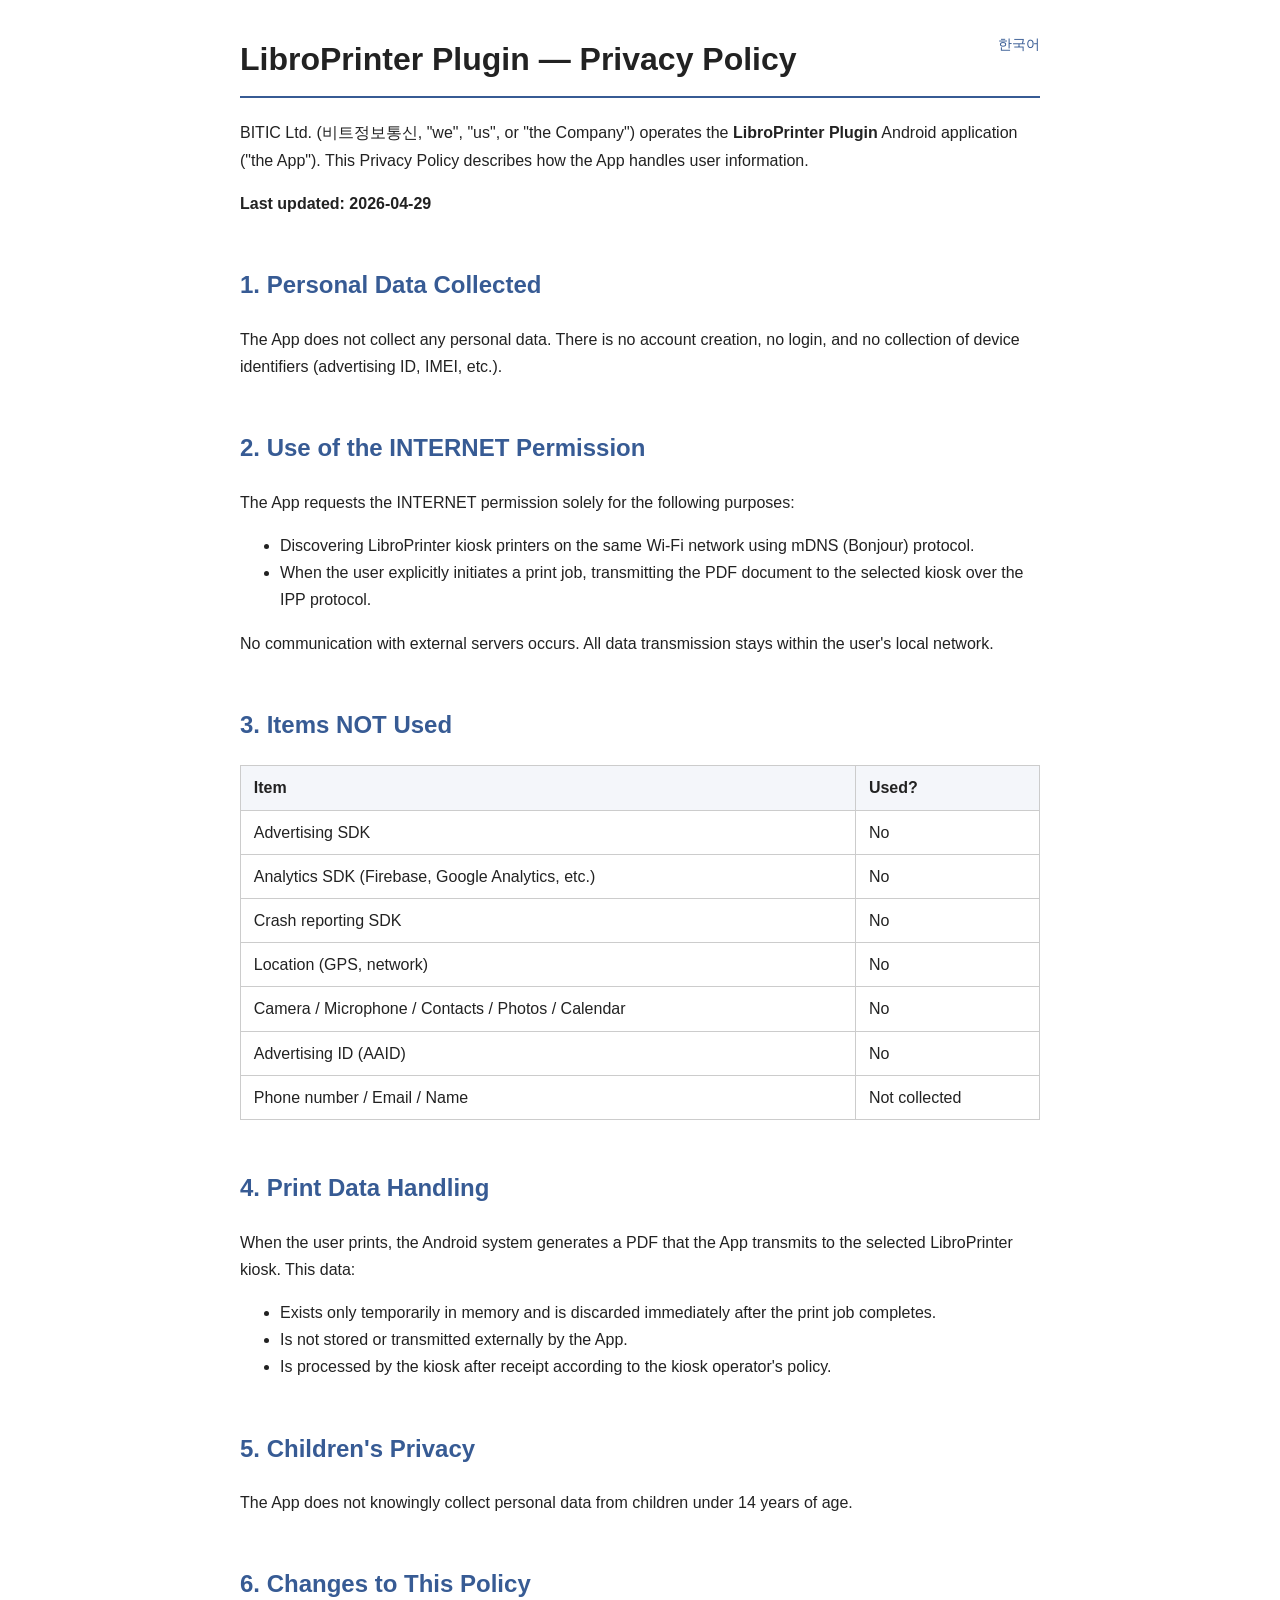
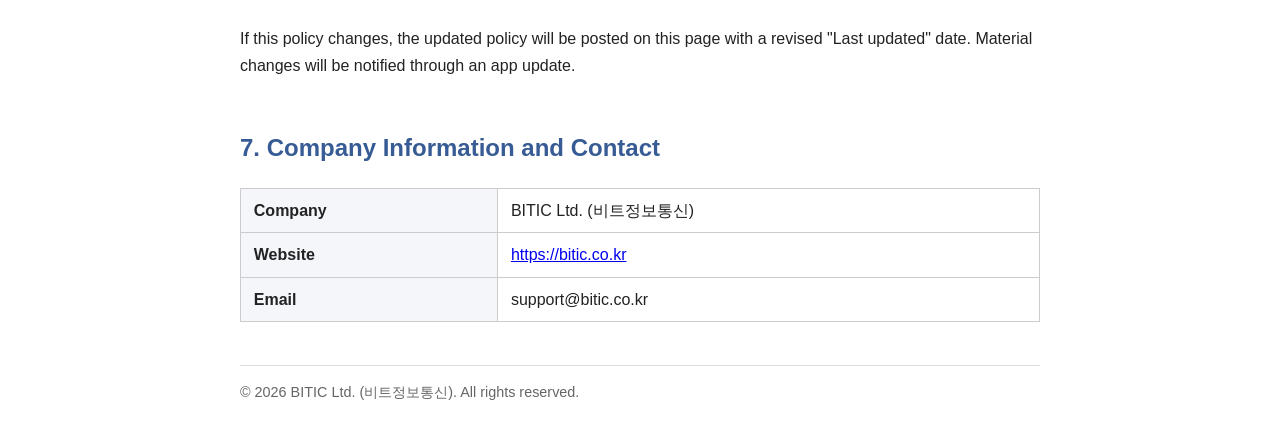
==== docs/libroprinter/privacy/en/index.html @ c8536491 "Add LibroPrinter plugin privacy policy for GitHub Pages Hosted at https://betona1.github.io/jp1000pr" ====
<!DOCTYPE html>
<html lang="en">
<head>
<meta charset="UTF-8">
<meta name="viewport" content="width=device-width, initial-scale=1.0">
<title>Privacy Policy — LibroPrinter Plugin</title>
<style>
  body { font-family: -apple-system, BlinkMacSystemFont, "Segoe UI", Helvetica, Arial, sans-serif; max-width: 800px; margin: 2em auto; padding: 0 1em; line-height: 1.7; color: #222; }
  h1 { border-bottom: 2px solid #375B94; padding-bottom: 0.3em; }
  h2 { color: #375B94; margin-top: 2em; }
  table { border-collapse: collapse; width: 100%; margin: 1em 0; }
  th, td { border: 1px solid #ccc; padding: 0.5em 0.8em; text-align: left; }
  th { background: #f4f6fa; }
  .lang-toggle { float: right; font-size: 0.9em; }
  .lang-toggle a { color: #375B94; text-decoration: none; }
  .lang-toggle a:hover { text-decoration: underline; }
  footer { margin-top: 3em; padding-top: 1em; border-top: 1px solid #ddd; font-size: 0.9em; color: #666; }
</style>
</head>
<body>
<div class="lang-toggle"><a href="./">한국어</a></div>
<h1>LibroPrinter Plugin — Privacy Policy</h1>

<p>BITIC Ltd. (비트정보통신, "we", "us", or "the Company") operates the
<strong>LibroPrinter Plugin</strong> Android application ("the App"). This Privacy Policy describes how the App handles user information.</p>

<p><strong>Last updated: 2026-04-29</strong></p>

<h2>1. Personal Data Collected</h2>
<p>The App does not collect any personal data. There is no account creation, no login, and no collection of device identifiers (advertising ID, IMEI, etc.).</p>

<h2>2. Use of the INTERNET Permission</h2>
<p>The App requests the INTERNET permission solely for the following purposes:</p>
<ul>
  <li>Discovering LibroPrinter kiosk printers on the same Wi-Fi network using mDNS (Bonjour) protocol.</li>
  <li>When the user explicitly initiates a print job, transmitting the PDF document to the selected kiosk over the IPP protocol.</li>
</ul>
<p>No communication with external servers occurs. All data transmission stays within the user's local network.</p>

<h2>3. Items NOT Used</h2>
<table>
<tr><th>Item</th><th>Used?</th></tr>
<tr><td>Advertising SDK</td><td>No</td></tr>
<tr><td>Analytics SDK (Firebase, Google Analytics, etc.)</td><td>No</td></tr>
<tr><td>Crash reporting SDK</td><td>No</td></tr>
<tr><td>Location (GPS, network)</td><td>No</td></tr>
<tr><td>Camera / Microphone / Contacts / Photos / Calendar</td><td>No</td></tr>
<tr><td>Advertising ID (AAID)</td><td>No</td></tr>
<tr><td>Phone number / Email / Name</td><td>Not collected</td></tr>
</table>

<h2>4. Print Data Handling</h2>
<p>When the user prints, the Android system generates a PDF that the App transmits to the selected LibroPrinter kiosk. This data:</p>
<ul>
  <li>Exists only temporarily in memory and is discarded immediately after the print job completes.</li>
  <li>Is not stored or transmitted externally by the App.</li>
  <li>Is processed by the kiosk after receipt according to the kiosk operator's policy.</li>
</ul>

<h2>5. Children's Privacy</h2>
<p>The App does not knowingly collect personal data from children under 14 years of age.</p>

<h2>6. Changes to This Policy</h2>
<p>If this policy changes, the updated policy will be posted on this page with a revised "Last updated" date. Material changes will be notified through an app update.</p>

<h2>7. Company Information and Contact</h2>
<table>
<tr><th>Company</th><td>BITIC Ltd. (비트정보통신)</td></tr>
<tr><th>Website</th><td><a href="https://bitic.co.kr">https://bitic.co.kr</a></td></tr>
<tr><th>Email</th><td>support@bitic.co.kr</td></tr>
</table>

<footer>
© 2026 BITIC Ltd. (비트정보통신). All rights reserved.
</footer>
</body>
</html>
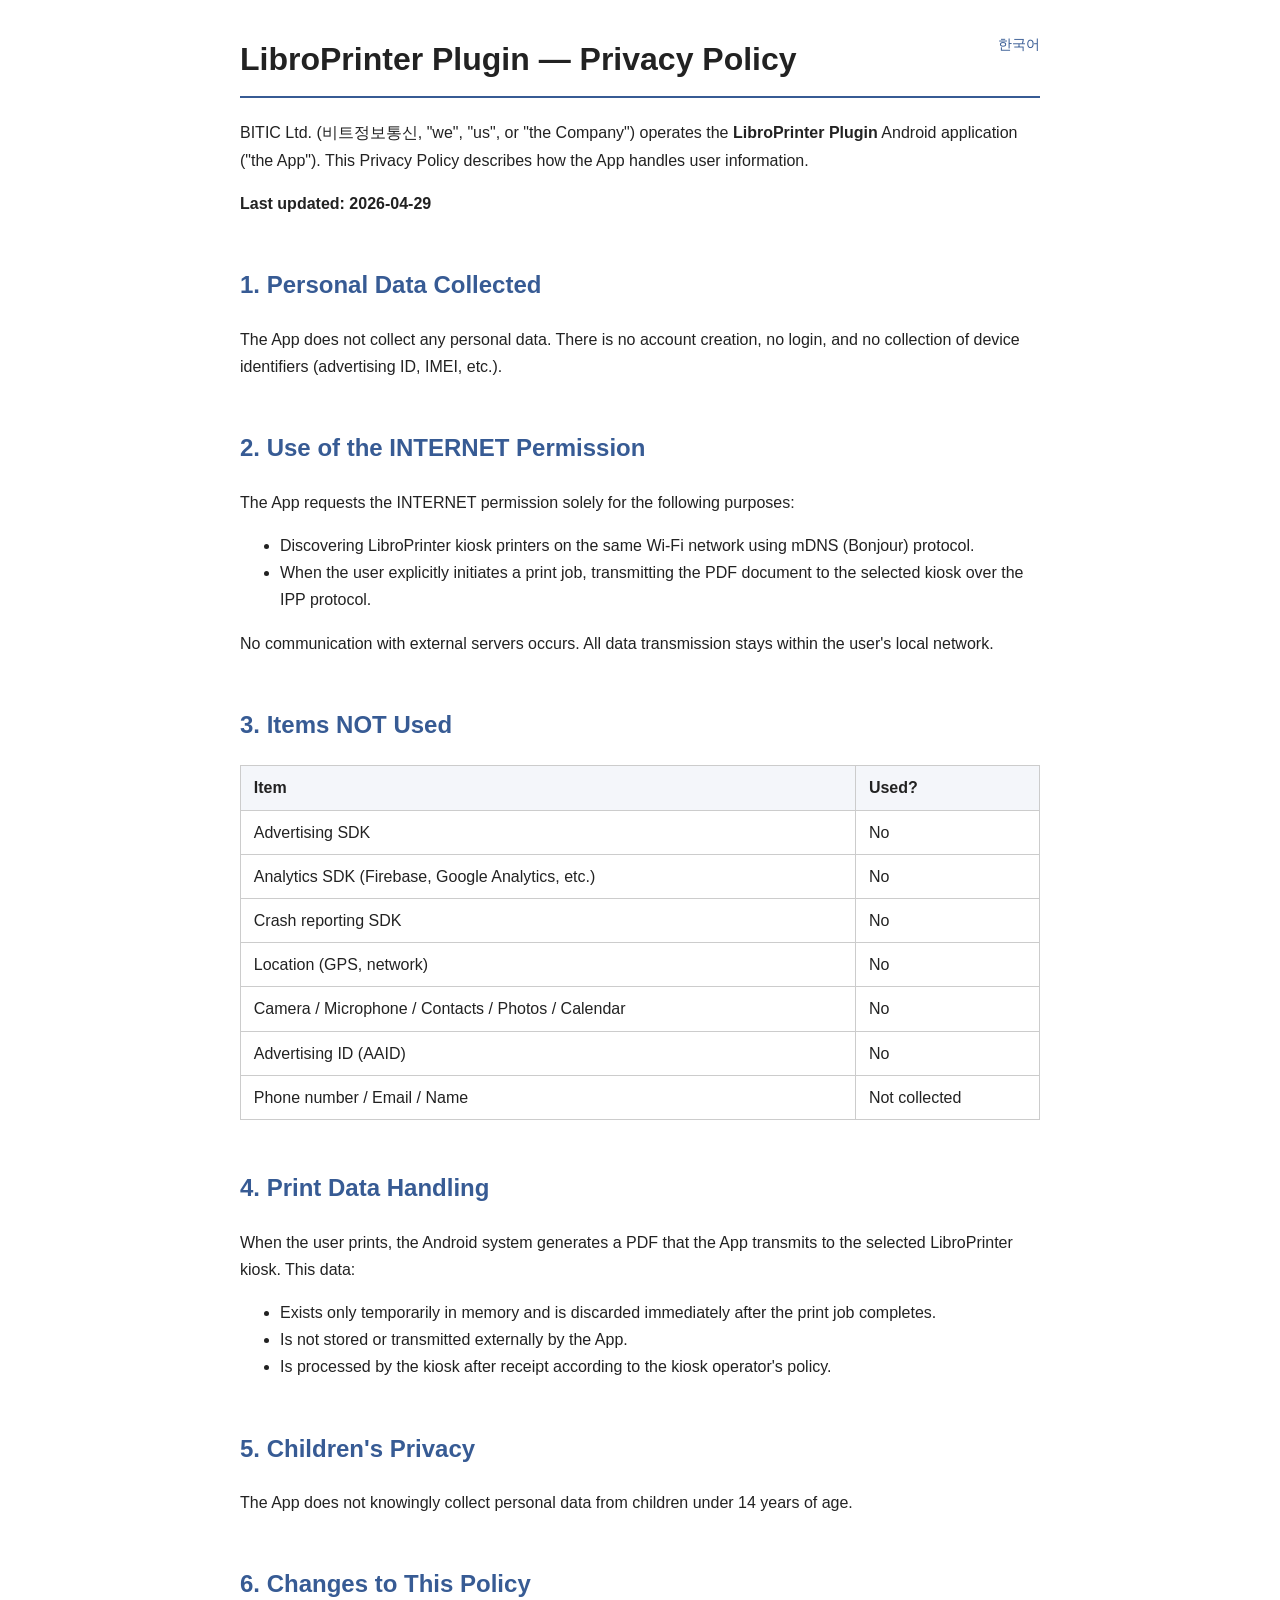
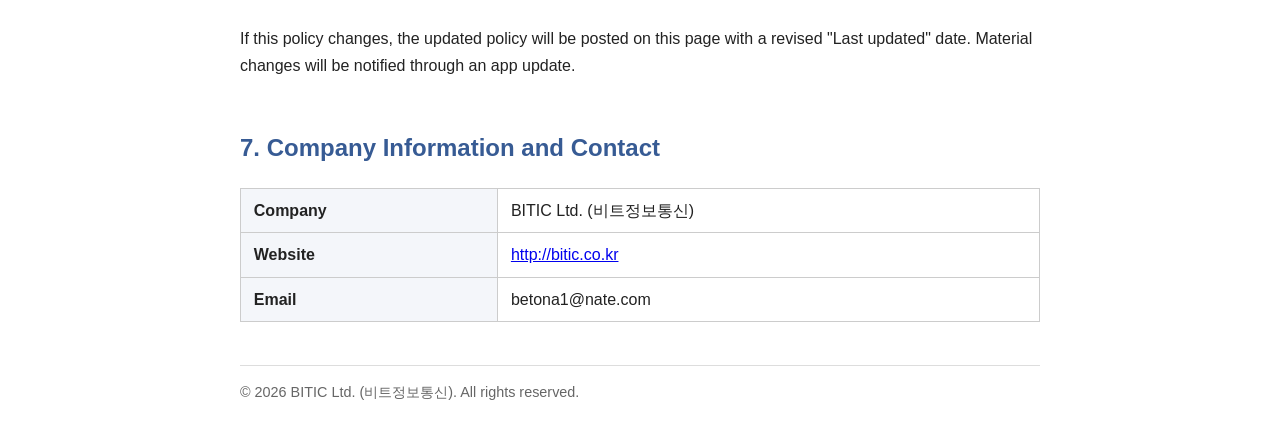
==== commit 797065d4: "Update LibroPrinter plugin privacy contact Replace support@bitic.co.kr with betona1@nate.com and swi" ====
--- a/docs/libroprinter/privacy/en/index.html
+++ b/docs/libroprinter/privacy/en/index.html
@@ -66,8 +66,8 @@
 <h2>7. Company Information and Contact</h2>
 <table>
 <tr><th>Company</th><td>BITIC Ltd. (비트정보통신)</td></tr>
-<tr><th>Website</th><td><a href="https://bitic.co.kr">https://bitic.co.kr</a></td></tr>
-<tr><th>Email</th><td>support@bitic.co.kr</td></tr>
+<tr><th>Website</th><td><a href="http://bitic.co.kr">http://bitic.co.kr</a></td></tr>
+<tr><th>Email</th><td>betona1@nate.com</td></tr>
 </table>
 
 <footer>
